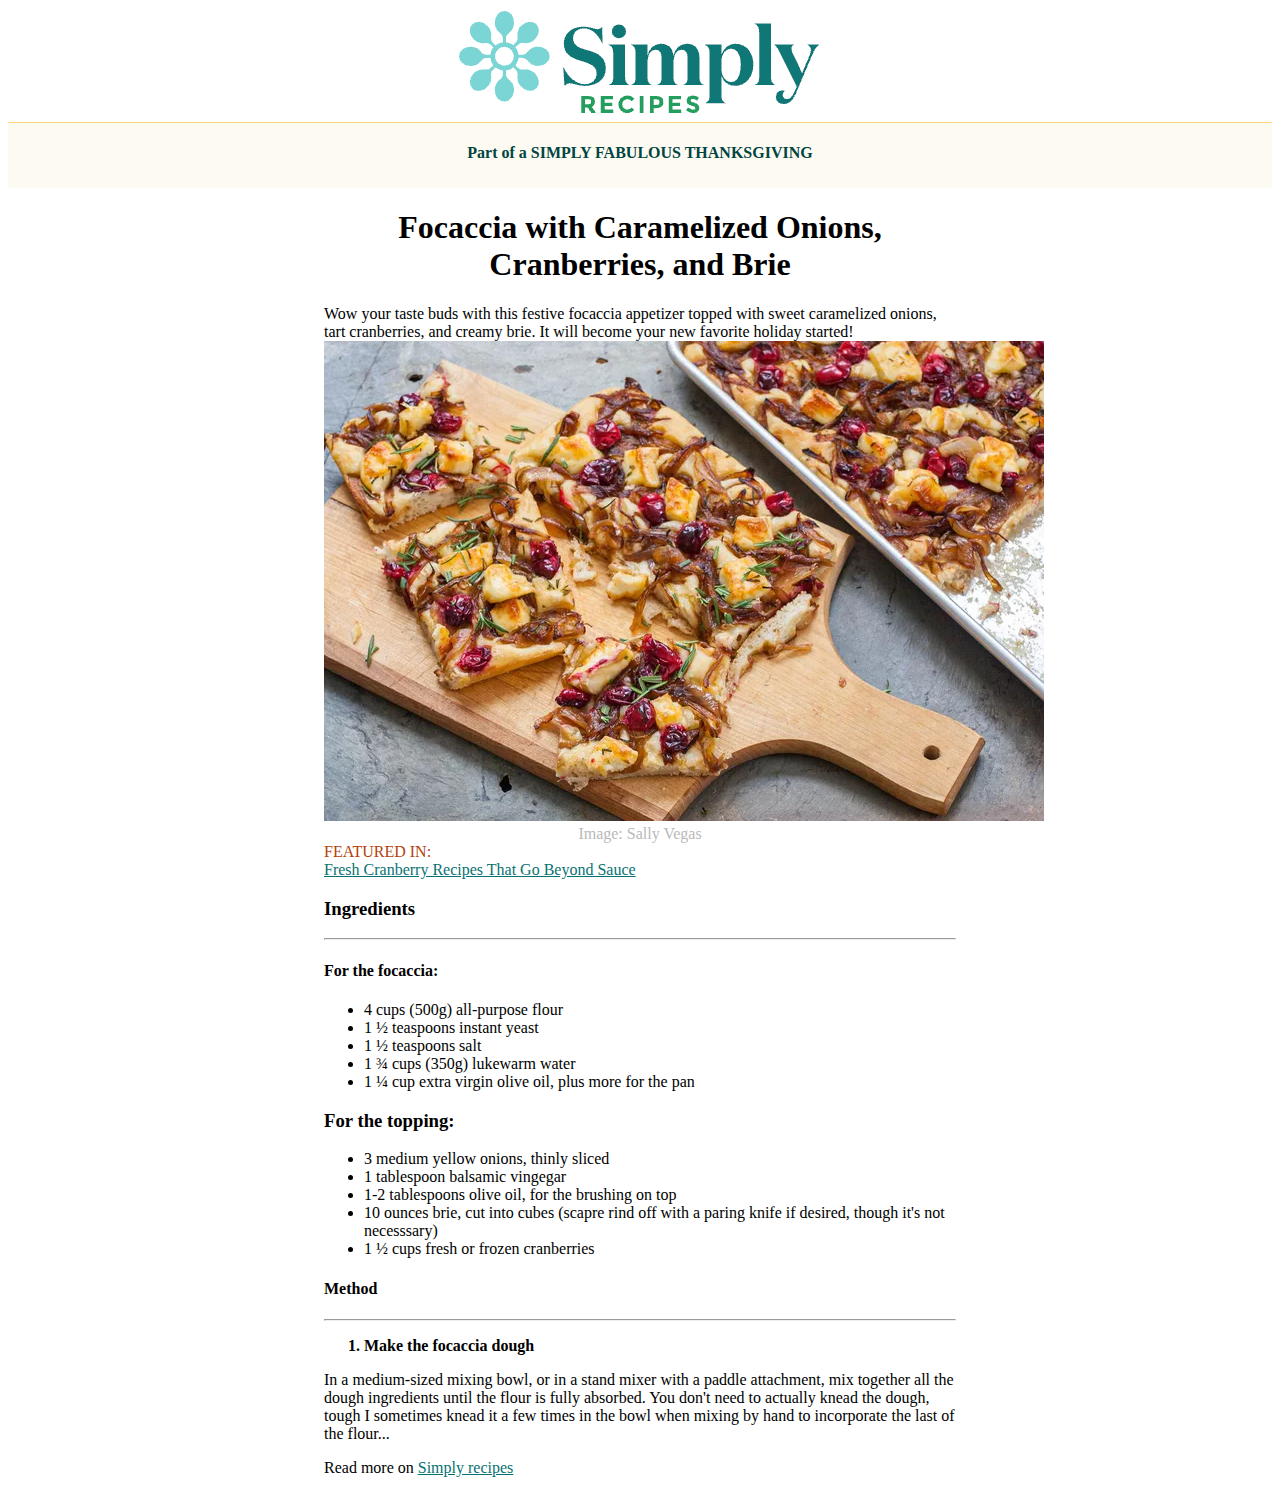
==== 27.11/index.html @ 9bfd1c92 "27.11" ====
<!DOCTYPE html>
<html lang="en">
<head>
    <meta charset="UTF-8">
    <meta name="viewport" content="width=device-width, initial-scale=1.0">
    <title>Document</title>
    <link rel="stylesheet" href="style.css">
</head>
<body>
    <header>
<div>
    <img src="img/logo.png" alt="Logo Simply"/>

</div>
<div class="divSottotitoloLogo"><h4 class="sottotitoloLogo"><span id="parteDelSottotitoloLogo">Part of</span> a SIMPLY FABULOUS THANKSGIVING</h4></div>

    </header>
<main class="main">
<div><h1>Focaccia with Caramelized Onions, <br>Cranberries, and Brie</h1>
<div><p class="paragrafoImmagine">Wow your taste buds with this festive focaccia appetizer topped with sweet caramelized onions, tart cranberries, and creamy brie. It will become your new favorite holiday started!</p>
<figure class="figure"><img src="img/focaccia.png" alt="Foto Esempio Focaccia">
<figcaption class="captionImmagine">Image: Sally Vegas</figcaption></figure></div>
</div>
<div class="divIngredienti"><SPAN class="featured">FEATURED IN:</SPAN> </br>
    <a href="#" class="link">Fresh Cranberry Recipes That Go Beyond Sauce</a>


<section>
<h3>Ingredients</h3>
<hr class="hr">

<h4>For the focaccia:</h4>
<ul>
<li>4 cups (500g) all-purpose flour</li>
<li>1 ½ teaspoons instant yeast</li>
<li>1 ½ teaspoons salt</li>
<li>1 ¾ cups (350g) lukewarm water</li>
<li>1 ¼ cup extra virgin olive oil, plus more for the pan</li>

</ul>

<h3>For the topping:</h3>
<ul>
<li>3 medium yellow onions, thinly sliced</li>
<li>1 tablespoon balsamic vingegar</li>
<li>1-2 tablespoons olive oil, for the brushing on top</li>
<li>10 ounces brie, cut into cubes (scapre rind off with a paring knife if desired, though it's not necesssary)</li>
<li>1 ½ cups fresh or frozen cranberries</li>
</ul>
</section>
<section>
<h4>Method</h4> 
<hr class="hr">

<ol><li class="lista">Make the focaccia dough</li></ol>
<p>In a medium-sized mixing bowl, or in a stand mixer with a paddle attachment, mix together all the dough ingredients until the flour is fully absorbed. You don't need to actually knead the dough, tough I sometimes knead it a few times in the bowl when mixing by hand to incorporate the last of the flour...</p>
<footer>
    <p>Read more on <a href="#" class="linkRicette">Simply recipes</a>
    </p></footer>
</div>

</section>

</main>







</body>
</html>
---- 27.11/style.css ----
body {text-align: center;}
.sottotitoloLogo {color: rgb(0, 68, 67);}
.parteDelSottotitoloLogo {font-weight: bold;}
.divSottotitoloLogo {background-color: rgb(253, 251, 241);border-top:solid;border-top-width: 1px;border-color: rgb(255, 217, 124);height: 65px ;}
.paragrafoImmagine {text-align: left;margin: 0 auto;}
.captionImmagine {color: rgb(186, 186, 186);}
.main {WIDTH: 50%;MARGIN: 0 AUTO;}
.divIngredienti {text-align: left;}
.linkRicette {color: rgb(8, 114, 114);}
.lista {font-weight: bold;}
.featured {color: rgb(179, 65, 9);}
.link {color: rgb(8, 114, 114);}
.hr {color:rgb(224, 248, 248)}
.figure {margin: 0;}
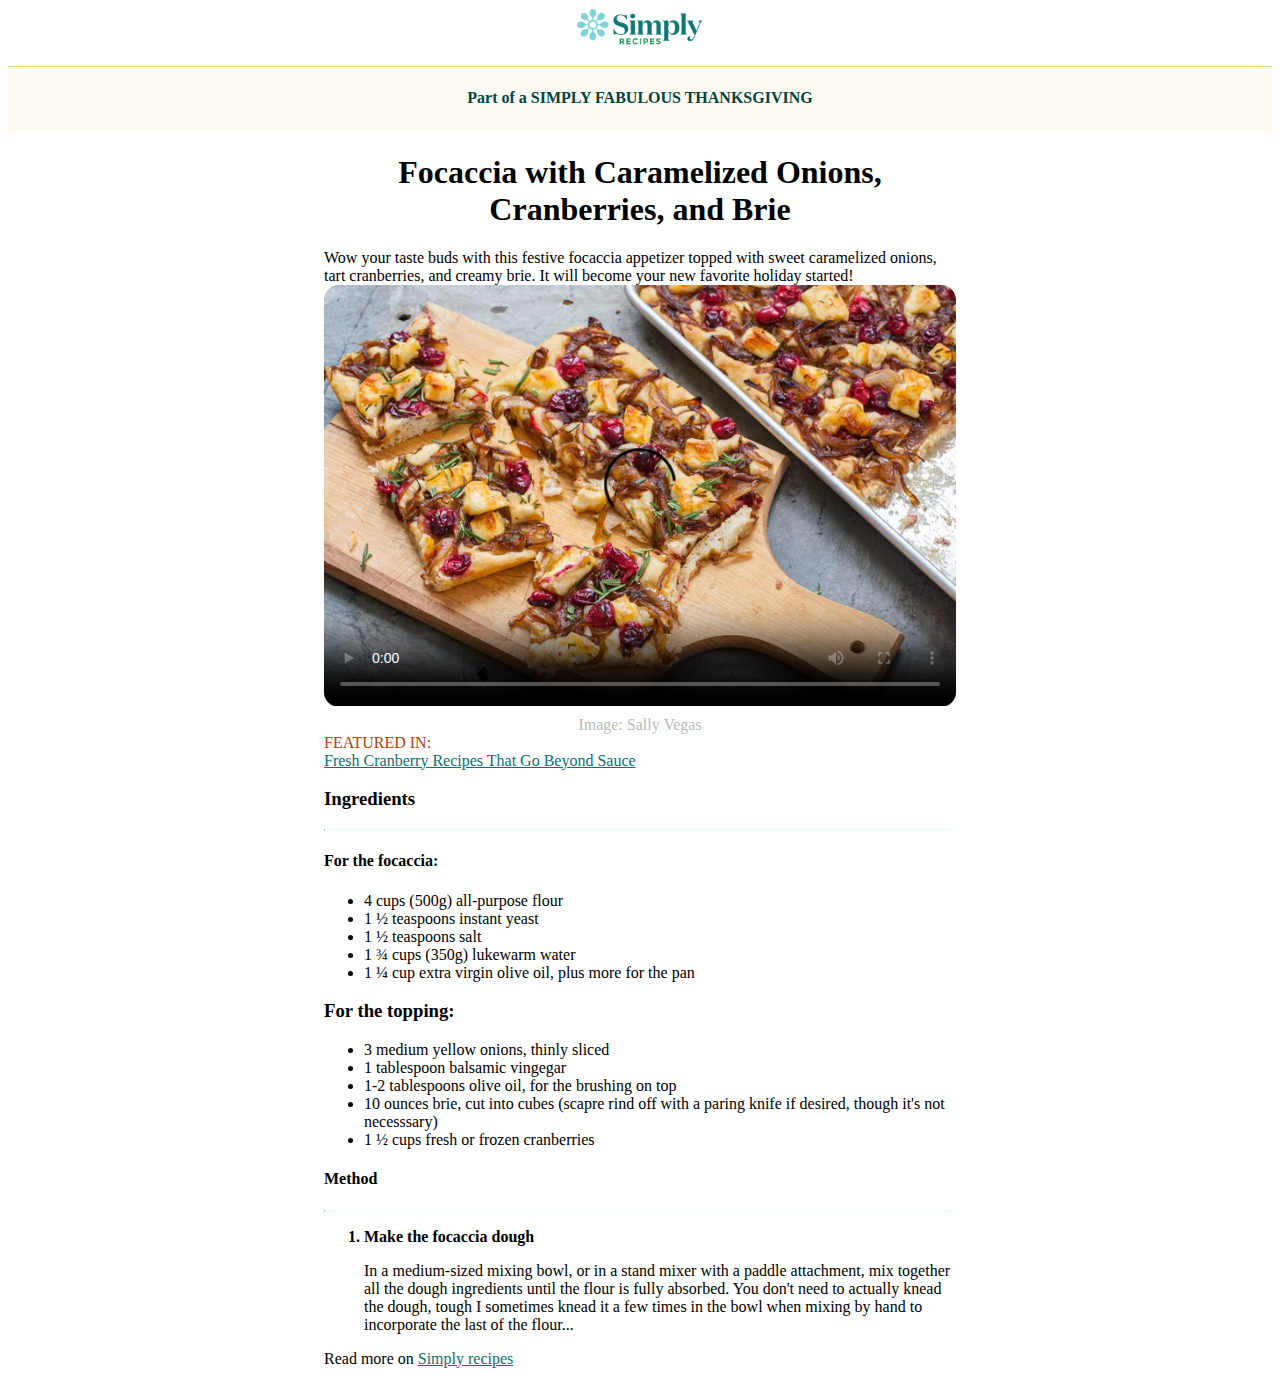
==== commit 3aa4efd6: "esercizi 27.11 aggiornati" ====
--- a/27.11/index.html
+++ b/27.11/index.html
@@ -1,67 +1,89 @@
 <!DOCTYPE html>
 <html lang="en">
+
 <head>
     <meta charset="UTF-8">
     <meta name="viewport" content="width=device-width, initial-scale=1.0">
     <title>Document</title>
     <link rel="stylesheet" href="style.css">
 </head>
+
 <body>
     <header>
-<div>
-    <img src="img/logo.png" alt="Logo Simply"/>
+        <div>
+            <img src="img/logo.png" alt="Logo Simply" />
 
-</div>
-<div class="divSottotitoloLogo"><h4 class="sottotitoloLogo"><span id="parteDelSottotitoloLogo">Part of</span> a SIMPLY FABULOUS THANKSGIVING</h4></div>
+        </div>
+        <div class="divSottotitoloLogo">
+            <h4 class="sottotitoloLogo"><span id="parteDelSottotitoloLogo">Part of</span> a SIMPLY FABULOUS THANKSGIVING
+            </h4>
+        </div>
 
     </header>
-<main class="main">
-<div><h1>Focaccia with Caramelized Onions, <br>Cranberries, and Brie</h1>
-<div><p class="paragrafoImmagine">Wow your taste buds with this festive focaccia appetizer topped with sweet caramelized onions, tart cranberries, and creamy brie. It will become your new favorite holiday started!</p>
-<figure class="figure"><img src="img/focaccia.png" alt="Foto Esempio Focaccia">
-<figcaption class="captionImmagine">Image: Sally Vegas</figcaption></figure></div>
-</div>
-<div class="divIngredienti"><SPAN class="featured">FEATURED IN:</SPAN> </br>
-    <a href="#" class="link">Fresh Cranberry Recipes That Go Beyond Sauce</a>
+    <main class="main">
+        <div>
+            <h1>Focaccia with Caramelized Onions, <br>Cranberries, and Brie</h1>
+            <div>
+                <p class="paragrafoImmagine">Wow your taste buds with this festive focaccia appetizer topped with sweet
+                    caramelized onions, tart cranberries, and creamy brie. It will become your new favorite holiday
+                    started!</p>
+                <!-- <figure class="figure"><img src="img/focaccia.png" style="width: 100%;" alt="Foto Esempio Focaccia"> -->
+                    <video width="100%" controls poster="img/focaccia.png" id="video">
+                        <source src="img/SPAGHETTI CACIO e PEPE - la RICETTA ORIGINALE di Giallozafferano😎🤤🍴🍝.mp4" type="video/mp4">
+                        Il tuo browser non supporta il tag video.
+                      </video>
+                    <figcaption class="captionImmagine">Image: Sally Vegas</figcaption>
+                </figure>
+            </div>
+        </div>
+        <div class="divIngredienti"><SPAN class="featured">FEATURED IN:</SPAN>
+            <p class="linkSottoIngredienti"><a href="#" class="link">Fresh Cranberry Recipes That Go Beyond Sauce</a></p>
 
 
-<section>
-<h3>Ingredients</h3>
-<hr class="hr">
+            <section>
+                <h3>Ingredients</h3>
+                <hr class="hr">
 
-<h4>For the focaccia:</h4>
-<ul>
-<li>4 cups (500g) all-purpose flour</li>
-<li>1 ½ teaspoons instant yeast</li>
-<li>1 ½ teaspoons salt</li>
-<li>1 ¾ cups (350g) lukewarm water</li>
-<li>1 ¼ cup extra virgin olive oil, plus more for the pan</li>
+                <h4>For the focaccia:</h4>
+                <ul>
+                    <li>4 cups (500g) all-purpose flour</li>
+                    <li>1 ½ teaspoons instant yeast</li>
+                    <li>1 ½ teaspoons salt</li>
+                    <li>1 ¾ cups (350g) lukewarm water</li>
+                    <li>1 ¼ cup extra virgin olive oil, plus more for the pan</li>
 
-</ul>
+                </ul>
 
-<h3>For the topping:</h3>
-<ul>
-<li>3 medium yellow onions, thinly sliced</li>
-<li>1 tablespoon balsamic vingegar</li>
-<li>1-2 tablespoons olive oil, for the brushing on top</li>
-<li>10 ounces brie, cut into cubes (scapre rind off with a paring knife if desired, though it's not necesssary)</li>
-<li>1 ½ cups fresh or frozen cranberries</li>
-</ul>
-</section>
-<section>
-<h4>Method</h4> 
-<hr class="hr">
+                <h3>For the topping:</h3>
+                <ul>
+                    <li>3 medium yellow onions, thinly sliced</li>
+                    <li>1 tablespoon balsamic vingegar</li>
+                    <li>1-2 tablespoons olive oil, for the brushing on top</li>
+                    <li>10 ounces brie, cut into cubes (scapre rind off with a paring knife if desired, though it's not
+                        necesssary)</li>
+                    <li>1 ½ cups fresh or frozen cranberries</li>
+                </ul>
+            </section>
+            <section>
+                <h4>Method</h4>
+                <hr class="hr">
 
-<ol><li class="lista">Make the focaccia dough</li></ol>
-<p>In a medium-sized mixing bowl, or in a stand mixer with a paddle attachment, mix together all the dough ingredients until the flour is fully absorbed. You don't need to actually knead the dough, tough I sometimes knead it a few times in the bowl when mixing by hand to incorporate the last of the flour...</p>
-<footer>
-    <p>Read more on <a href="#" class="linkRicette">Simply recipes</a>
-    </p></footer>
-</div>
+                <ol>
+                    <li class="lista">Make the focaccia dough</li>
+                
+                <p>In a medium-sized mixing bowl, or in a stand mixer with a paddle attachment, mix together all the
+                    dough ingredients until the flour is fully absorbed. You don't need to actually knead the dough,
+                    tough I sometimes knead it a few times in the bowl when mixing by hand to incorporate the last of
+                    the flour...</p></ol>
+                <footer>
+                    <p>Read more on <a href="#" class="linkRicette">Simply recipes</a>
+                    </p>
+                </footer>
+        </div>
 
-</section>
+        </section>
 
-</main>
+    </main>
 
 
 
@@ -70,4 +92,5 @@
 
 
 </body>
+
 </html>--- a/27.11/style.css
+++ b/27.11/style.css
@@ -1,14 +1,73 @@
-body {text-align: center;}
-.sottotitoloLogo {color: rgb(0, 68, 67);}
-.parteDelSottotitoloLogo {font-weight: bold;}
-.divSottotitoloLogo {background-color: rgb(253, 251, 241);border-top:solid;border-top-width: 1px;border-color: rgb(255, 217, 124);height: 65px ;}
-.paragrafoImmagine {text-align: left;margin: 0 auto;}
-.captionImmagine {color: rgb(186, 186, 186);}
-.main {WIDTH: 50%;MARGIN: 0 AUTO;}
-.divIngredienti {text-align: left;}
-.linkRicette {color: rgb(8, 114, 114);}
-.lista {font-weight: bold;}
-.featured {color: rgb(179, 65, 9);}
-.link {color: rgb(8, 114, 114);}
-.hr {color:rgb(224, 248, 248)}
-.figure {margin: 0;}+body {
+    text-align: center;
+}
+
+div img {width: 10%;}
+
+.sottotitoloLogo {
+    color: rgb(0, 68, 67);
+}
+
+.parteDelSottotitoloLogo {
+    font-weight: bold;
+}
+
+.divSottotitoloLogo {margin-top: 1em;
+    background-color: rgb(253, 251, 241);
+    border-top: solid;
+    border-top-width: 1px;
+    border-color: rgb(255, 217, 124);
+    height: 65px;
+}
+
+.paragrafoImmagine {
+    text-align: left;
+    margin: 0 auto;
+}
+
+.captionImmagine { margin-top: 5px;
+    color: rgb(186, 186, 186);
+}
+
+.main {
+    WIDTH: 50%;
+    MARGIN: 0 AUTO;
+}
+
+.divIngredienti {
+    text-align: left;
+}
+
+.linkRicette {
+    color: rgb(8, 114, 114);
+}
+
+.lista {
+    font-weight: bold;
+}
+
+.featured {
+    color: rgb(179, 65, 9);
+}
+
+.link {
+    color: rgb(8, 114, 114);
+}
+
+.figure {
+    margin: 0;
+    width: 100%;
+}
+
+#video {
+    border-radius: 15px;
+}
+
+.hr {
+    color: rgb(242, 253, 252);
+    border-color: rgb(242, 253, 252);
+    border-top: 0.3px solid rgb(242, 253, 252);
+}
+.linkSottoIngredienti{
+    margin: 0;
+}
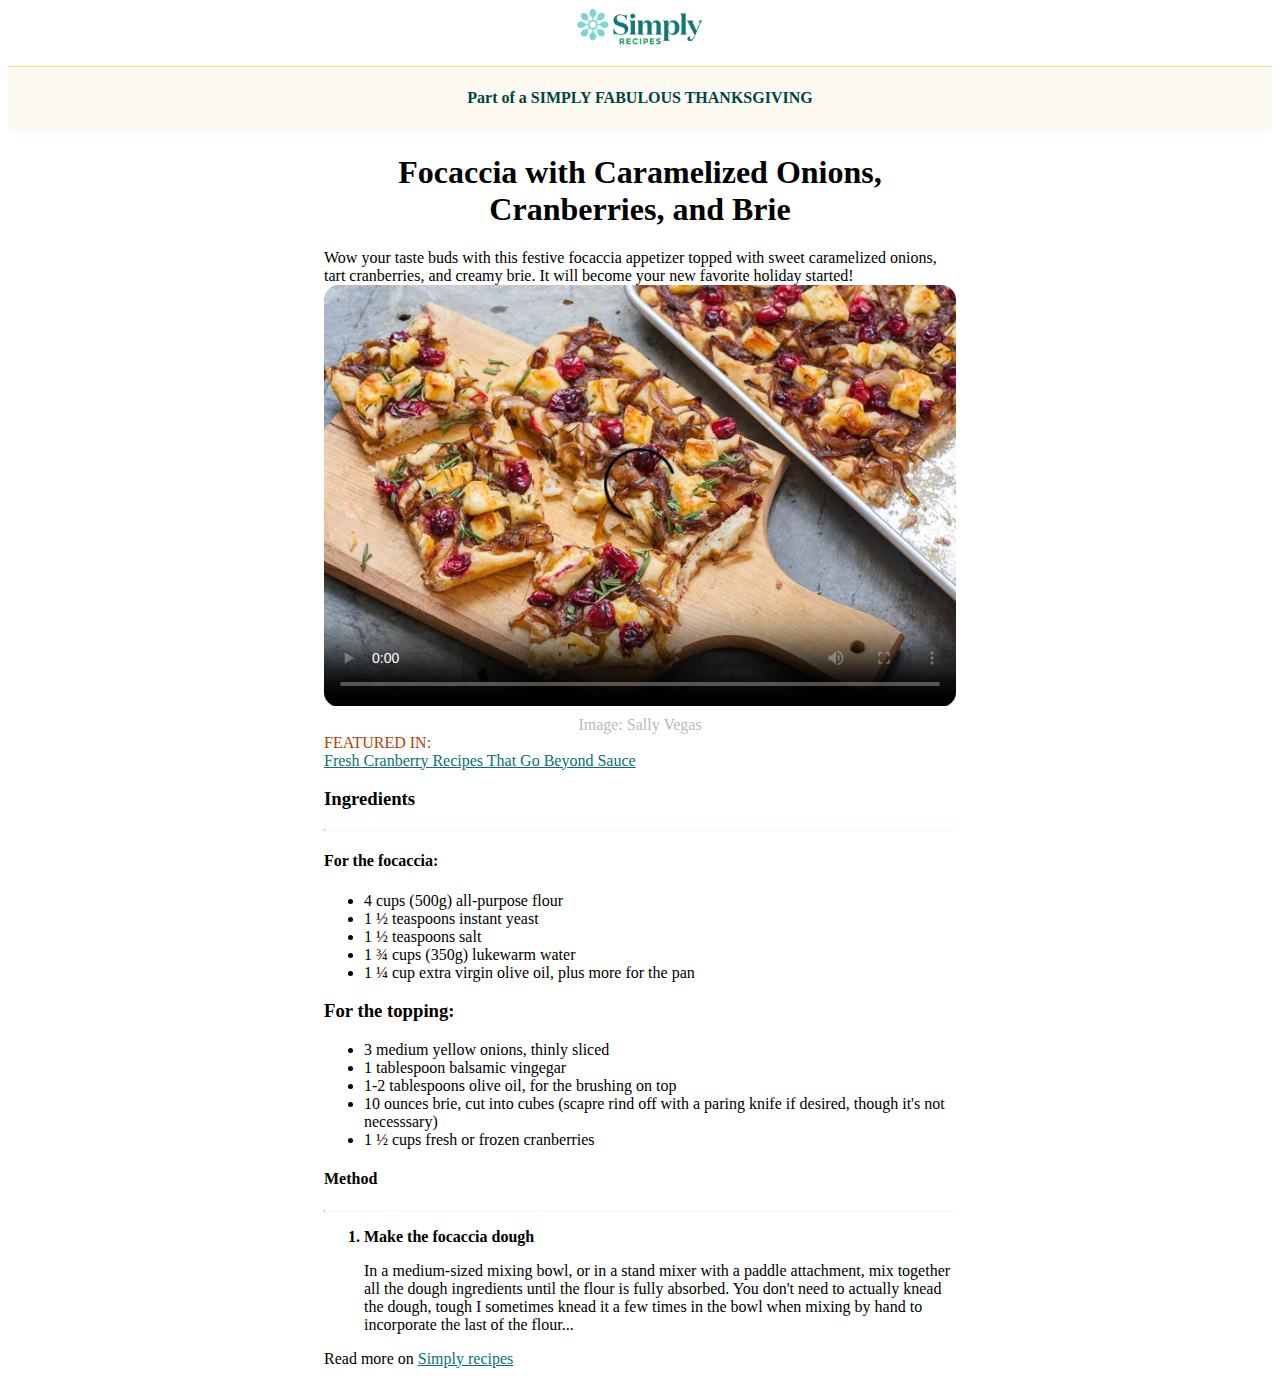
==== commit 164f69ed: "esercizi 28.11" ====
--- a/27.11/index.html
+++ b/27.11/index.html
@@ -28,16 +28,18 @@
                     caramelized onions, tart cranberries, and creamy brie. It will become your new favorite holiday
                     started!</p>
                 <!-- <figure class="figure"><img src="img/focaccia.png" style="width: 100%;" alt="Foto Esempio Focaccia"> -->
-                    <video width="100%" controls poster="img/focaccia.png" id="video">
-                        <source src="img/SPAGHETTI CACIO e PEPE - la RICETTA ORIGINALE di Giallozafferano😎🤤🍴🍝.mp4" type="video/mp4">
-                        Il tuo browser non supporta il tag video.
-                      </video>
-                    <figcaption class="captionImmagine">Image: Sally Vegas</figcaption>
+                <video width="100%" controls poster="img/focaccia.png" id="video">
+                    <source src="img/SPAGHETTI CACIO e PEPE - la RICETTA ORIGINALE di Giallozafferano😎🤤🍴🍝.mp4"
+                        type="video/mp4">
+                    Il tuo browser non supporta il tag video.
+                </video>
+                <figcaption class="captionImmagine">Image: Sally Vegas</figcaption>
                 </figure>
             </div>
         </div>
         <div class="divIngredienti"><SPAN class="featured">FEATURED IN:</SPAN>
-            <p class="linkSottoIngredienti"><a href="#" class="link">Fresh Cranberry Recipes That Go Beyond Sauce</a></p>
+            <p class="linkSottoIngredienti"><a href="#" class="link">Fresh Cranberry Recipes That Go Beyond Sauce</a>
+            </p>
 
 
             <section>
@@ -70,11 +72,13 @@
 
                 <ol>
                     <li class="lista">Make the focaccia dough</li>
-                
-                <p>In a medium-sized mixing bowl, or in a stand mixer with a paddle attachment, mix together all the
-                    dough ingredients until the flour is fully absorbed. You don't need to actually knead the dough,
-                    tough I sometimes knead it a few times in the bowl when mixing by hand to incorporate the last of
-                    the flour...</p></ol>
+
+                    <p>In a medium-sized mixing bowl, or in a stand mixer with a paddle attachment, mix together all the
+                        dough ingredients until the flour is fully absorbed. You don't need to actually knead the dough,
+                        tough I sometimes knead it a few times in the bowl when mixing by hand to incorporate the last
+                        of
+                        the flour...</p>
+                </ol>
                 <footer>
                     <p>Read more on <a href="#" class="linkRicette">Simply recipes</a>
                     </p>
--- a/27.11/style.css
+++ b/27.11/style.css
@@ -2,7 +2,9 @@
     text-align: center;
 }
 
-div img {width: 10%;}
+div img {
+    width: 10%;
+}
 
 .sottotitoloLogo {
     color: rgb(0, 68, 67);
@@ -12,7 +14,8 @@
     font-weight: bold;
 }
 
-.divSottotitoloLogo {margin-top: 1em;
+.divSottotitoloLogo {
+    margin-top: 1em;
     background-color: rgb(253, 251, 241);
     border-top: solid;
     border-top-width: 1px;
@@ -25,7 +28,8 @@
     margin: 0 auto;
 }
 
-.captionImmagine { margin-top: 5px;
+.captionImmagine {
+    margin-top: 5px;
     color: rgb(186, 186, 186);
 }
 
@@ -68,6 +72,7 @@
     border-color: rgb(242, 253, 252);
     border-top: 0.3px solid rgb(242, 253, 252);
 }
-.linkSottoIngredienti{
+
+.linkSottoIngredienti {
     margin: 0;
-}
+}